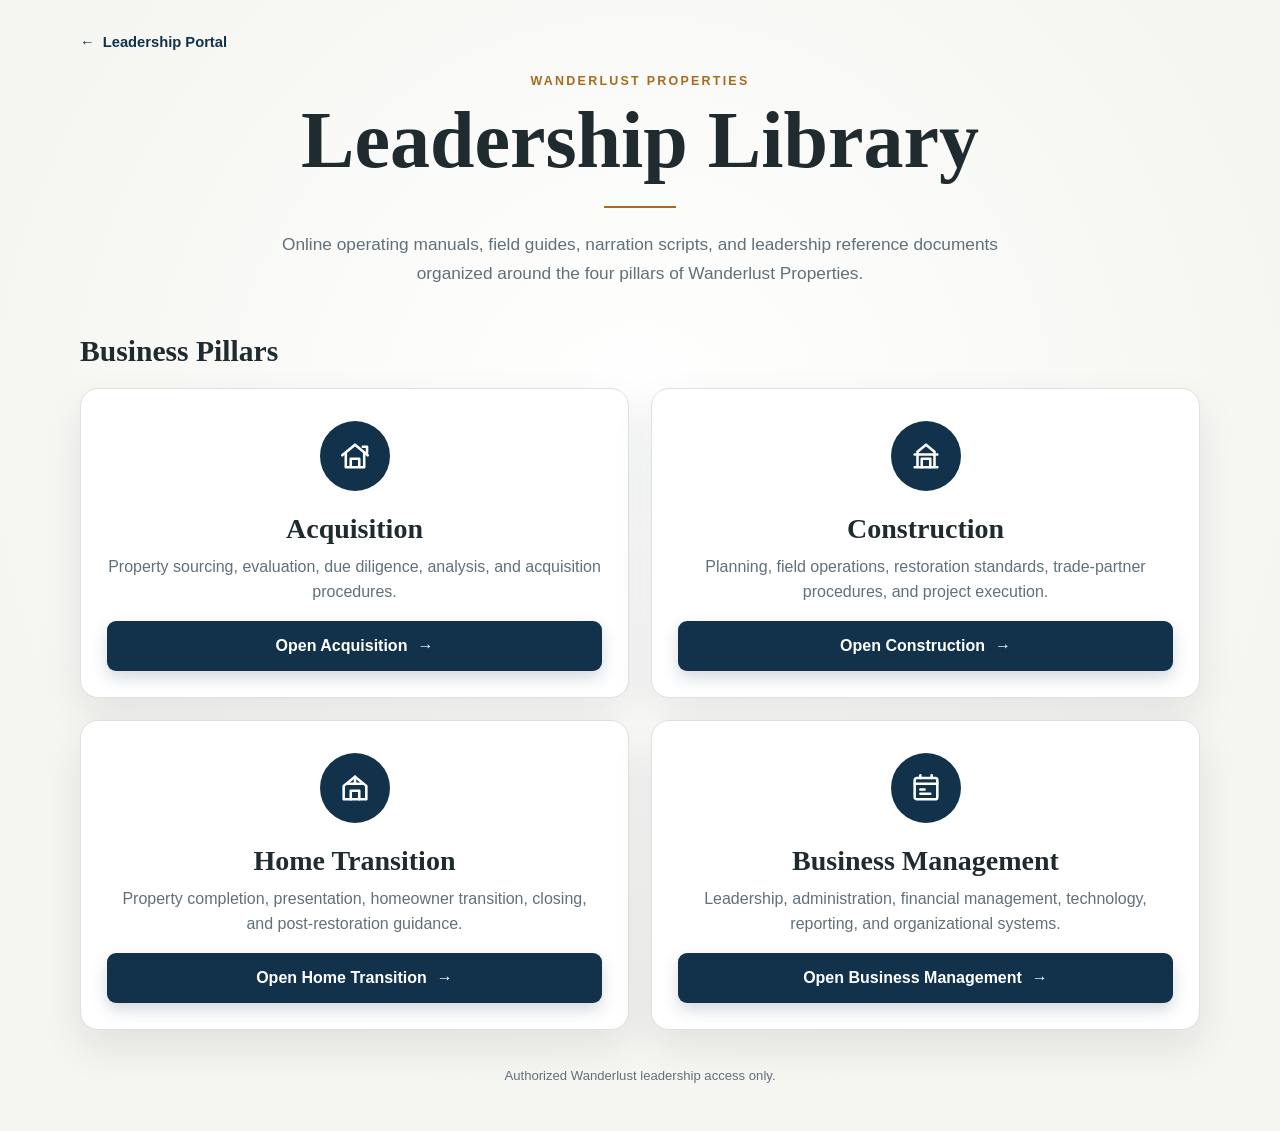
==== index.html @ c81cc541 "Add files via upload" ====
<!doctype html>
<html lang="en">
<head>
  <meta charset="utf-8">
  <meta name="viewport" content="width=device-width, initial-scale=1">
  <meta name="robots" content="noindex, nofollow">
  <meta name="theme-color" content="#f5f5f1">
  <title>Wanderlust Leadership Library</title>
  <link rel="stylesheet" href="styles.css">
</head>
<body>
  <main class="shell">
    <nav class="topbar" aria-label="Portal navigation">
      <a class="back-link" href="https://leadership.wanderlust.properties/"><span aria-hidden="true">←</span> Leadership Portal</a>
    </nav>

    <header>
      <p class="eyebrow">Wanderlust Properties</p>
      <h1>Leadership Library</h1>
      <div class="rule" aria-hidden="true"></div>
      <p class="intro">Online operating manuals, field guides, narration scripts, and leadership reference documents organized around the four pillars of Wanderlust Properties.</p>
    </header>

    <section class="library-section" aria-labelledby="pillars-heading">
      <h2 class="section-heading" id="pillars-heading">Business Pillars</h2>
      <div class="card-grid">
        <article class="library-card">
          <div class="icon" aria-hidden="true"><svg viewBox="0 0 24 24"><path d="M3 11.5 12 4l9 7.5"/><path d="M5.5 10v10h13V10M9 20v-6h6v6"/><path d="M17.5 5.5h3v4"/></svg></div>
          <h2>Acquisition</h2>
          <p>Property sourcing, evaluation, due diligence, analysis, and acquisition procedures.</p>
          <a class="card-link" href="acquisition/">Open Acquisition <span aria-hidden="true">→</span></a>
        </article>

        <article class="library-card">
          <div class="icon" aria-hidden="true"><svg viewBox="0 0 24 24"><path d="M4 20h16M6 20V9l6-5 6 5v11"/><path d="M9 20v-6h6v6M4 11h16"/></svg></div>
          <h2>Construction</h2>
          <p>Planning, field operations, restoration standards, trade-partner procedures, and project execution.</p>
          <a class="card-link" href="construction/">Open Construction <span aria-hidden="true">→</span></a>
        </article>

        <article class="library-card">
          <div class="icon" aria-hidden="true"><svg viewBox="0 0 24 24"><path d="M4 10.5 12 4l8 6.5V20H4z"/><path d="M9 20v-6h6v6"/><path d="M7 9h10"/><path d="M12 4v5"/></svg></div>
          <h2>Home Transition</h2>
          <p>Property completion, presentation, homeowner transition, closing, and post-restoration guidance.</p>
          <a class="card-link" href="home-transition/">Open Home Transition <span aria-hidden="true">→</span></a>
        </article>

        <article class="library-card">
          <div class="icon" aria-hidden="true"><svg viewBox="0 0 24 24"><rect x="4" y="5" width="16" height="15" rx="1.5"/><path d="M8 5V3M16 5V3M4 9h16M8 13h3M8 16h7"/></svg></div>
          <h2>Business Management</h2>
          <p>Leadership, administration, financial management, technology, reporting, and organizational systems.</p>
          <a class="card-link" href="business-management/">Open Business Management <span aria-hidden="true">→</span></a>
        </article>
      </div>
    </section>

    <footer>Authorized Wanderlust leadership access only.</footer>
  </main>
</body>
</html>
---- styles.css ----
:root {
  color-scheme: light;
  --paper: #f5f5f1;
  --card: #ffffff;
  --ink: #202b2f;
  --muted: #617079;
  --navy: #11324a;
  --gold: #a66b1f;
  --line: #dde1df;
  --shadow: 0 18px 42px rgba(24, 35, 39, .09);
}

* { box-sizing: border-box; }

body {
  margin: 0;
  min-height: 100vh;
  color: var(--ink);
  background: radial-gradient(circle at 50% 38%, #ffffff 0, var(--paper) 72%);
  font-family: -apple-system, BlinkMacSystemFont, "Segoe UI", sans-serif;
}

.shell {
  width: min(1120px, calc(100% - 40px));
  margin: 0 auto;
  padding: 34px 0 48px;
}

.topbar {
  display: flex;
  align-items: center;
  margin-bottom: 24px;
}

.back-link {
  display: inline-flex;
  align-items: center;
  gap: 8px;
  color: var(--navy);
  font-size: .92rem;
  font-weight: 700;
  text-decoration: none;
}

.back-link:hover,
.back-link:focus-visible { text-decoration: underline; }

header { text-align: center; }

.eyebrow {
  margin: 0 0 12px;
  color: var(--gold);
  font-size: .78rem;
  font-weight: 800;
  letter-spacing: .18em;
  text-transform: uppercase;
}

h1, h2 { font-family: Georgia, "Times New Roman", serif; }

h1 {
  margin: 0;
  font-size: clamp(3rem, 7vw, 5rem);
  line-height: 1;
}

.category-page h1 { font-size: clamp(2.65rem, 6vw, 4.4rem); }

.rule {
  width: 72px;
  height: 2px;
  margin: 26px auto 22px;
  background: var(--gold);
}

.intro {
  max-width: 740px;
  margin: 0 auto;
  color: var(--muted);
  font-size: 1.08rem;
  line-height: 1.65;
}

.library-section { margin-top: 48px; }

.section-heading {
  margin: 0 0 20px;
  font-size: 1.85rem;
}

.card-grid {
  display: grid;
  grid-template-columns: repeat(2, minmax(0, 1fr));
  gap: 22px;
}

.library-card {
  display: flex;
  min-height: 310px;
  flex-direction: column;
  align-items: center;
  padding: 32px 26px 26px;
  text-align: center;
  background: var(--card);
  border: 1px solid var(--line);
  border-radius: 18px;
  box-shadow: var(--shadow);
}

.icon {
  display: grid;
  width: 70px;
  height: 70px;
  flex: 0 0 auto;
  place-items: center;
  color: #ffffff;
  background: var(--navy);
  border-radius: 50%;
}

.icon svg {
  width: 34px;
  height: 34px;
  fill: none;
  stroke: currentColor;
  stroke-width: 1.8;
  stroke-linecap: round;
  stroke-linejoin: round;
}

.library-card h2 {
  margin: 22px 0 10px;
  font-size: 1.75rem;
  line-height: 1.15;
}

.library-card p {
  margin: 0;
  color: var(--muted);
  line-height: 1.55;
}

.card-link {
  display: flex;
  width: 100%;
  min-height: 50px;
  align-items: center;
  justify-content: center;
  gap: 10px;
  margin-top: auto;
  padding: 13px 18px;
  color: #ffffff;
  background: var(--navy);
  border-radius: 9px;
  box-shadow: 0 7px 16px rgba(17, 50, 74, .18);
  font-weight: 750;
  text-decoration: none;
  transition: transform .15s ease, box-shadow .15s ease;
}

.card-link:hover,
.card-link:focus-visible {
  transform: translateY(-2px);
  box-shadow: 0 10px 20px rgba(17, 50, 74, .24);
}

.empty-state {
  padding: 58px 28px;
  text-align: center;
  background: rgba(255, 255, 255, .72);
  border: 1px dashed rgba(31, 42, 46, .22);
  border-radius: 18px;
}

.empty-state .icon { margin: 0 auto; }

.empty-state h2 {
  margin: 22px 0 10px;
  font-size: 1.85rem;
}

.empty-state p {
  max-width: 620px;
  margin: 0 auto;
  color: var(--muted);
  line-height: 1.6;
}

footer {
  margin-top: 38px;
  color: var(--muted);
  font-size: .82rem;
  text-align: center;
}

@media (max-width: 720px) {
  .shell { width: min(100% - 24px, 1120px); padding-top: 24px; }
  .card-grid { grid-template-columns: 1fr; }
  .library-card { min-height: 290px; }
  .section-heading { text-align: center; }
}
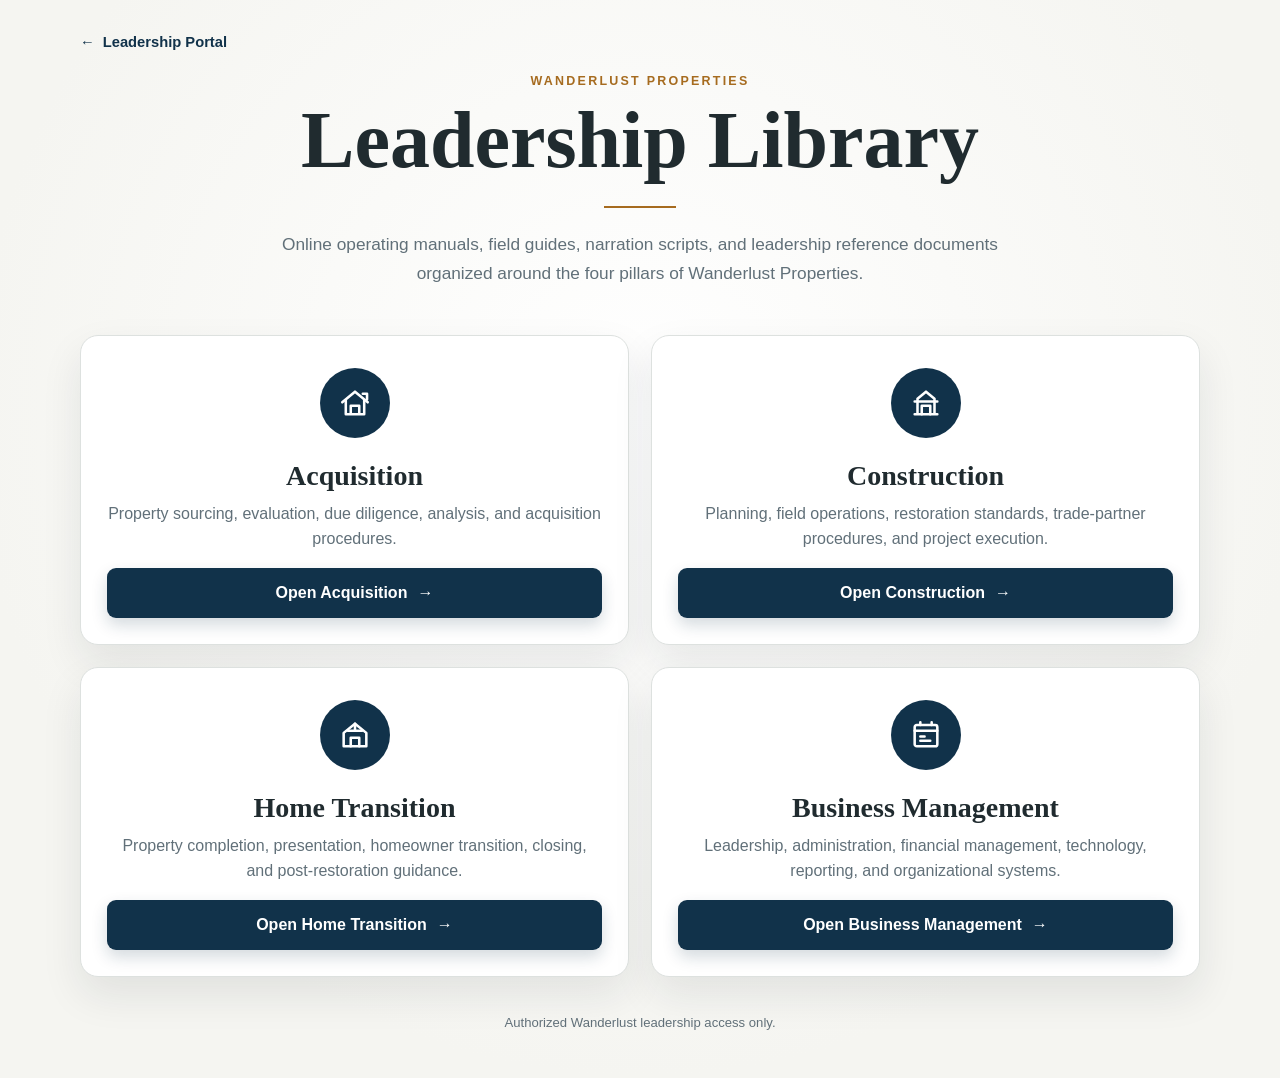
==== commit a2e36e6f: "Add files via upload Add Property Walk Recorder guides and refine Library layout" ====
--- a/index.html
+++ b/index.html
@@ -21,8 +21,7 @@
       <p class="intro">Online operating manuals, field guides, narration scripts, and leadership reference documents organized around the four pillars of Wanderlust Properties.</p>
     </header>
 
-    <section class="library-section" aria-labelledby="pillars-heading">
-      <h2 class="section-heading" id="pillars-heading">Business Pillars</h2>
+    <section class="library-section" aria-label="Library categories">
       <div class="card-grid">
         <article class="library-card">
           <div class="icon" aria-hidden="true"><svg viewBox="0 0 24 24"><path d="M3 11.5 12 4l9 7.5"/><path d="M5.5 10v10h13V10M9 20v-6h6v6"/><path d="M17.5 5.5h3v4"/></svg></div>
--- a/styles.css
+++ b/styles.css
@@ -86,6 +86,7 @@
 .section-heading {
   margin: 0 0 20px;
   font-size: 1.85rem;
+  text-align: center;
 }
 
 .card-grid {
@@ -193,9 +194,89 @@
   text-align: center;
 }
 
+.manual-page .shell { width: min(920px, calc(100% - 40px)); }
+
+.manual-content {
+  margin-top: 42px;
+  padding: clamp(26px, 5vw, 54px);
+  background: var(--card);
+  border: 1px solid var(--line);
+  border-radius: 18px;
+  box-shadow: var(--shadow);
+}
+
+.manual-content section + section {
+  margin-top: 42px;
+  padding-top: 38px;
+  border-top: 1px solid var(--line);
+}
+
+.manual-content h2 {
+  margin: 0 0 18px;
+  color: var(--navy);
+  font-size: 1.75rem;
+}
+
+.manual-content h3 {
+  margin: 25px 0 10px;
+  color: var(--ink);
+  font-size: 1.05rem;
+}
+
+.manual-content p,
+.manual-content li {
+  color: #46545b;
+  line-height: 1.7;
+}
+
+.manual-content ul { padding-left: 1.3rem; }
+.manual-content li + li { margin-top: 6px; }
+
+.say {
+  margin: 15px 0;
+  padding: 15px 18px;
+  color: #24343b;
+  background: #eaf2f2;
+  border-left: 4px solid #74a8aa;
+  border-radius: 4px;
+  font-weight: 650;
+  line-height: 1.6;
+}
+
+.label {
+  color: var(--gold);
+  font-size: .75rem;
+  font-weight: 850;
+  letter-spacing: .08em;
+  text-transform: uppercase;
+}
+
+.notice {
+  margin: 18px 0;
+  padding: 16px 18px;
+  background: #faf4e9;
+  border: 1px solid #ead7b7;
+  border-radius: 8px;
+  line-height: 1.6;
+}
+
+.pocket-list {
+  display: grid;
+  gap: 10px;
+  padding: 0;
+  list-style: none;
+}
+
+.pocket-list li {
+  padding: 12px 15px;
+  background: #f4f6f5;
+  border-radius: 8px;
+}
+
 @media (max-width: 720px) {
   .shell { width: min(100% - 24px, 1120px); padding-top: 24px; }
   .card-grid { grid-template-columns: 1fr; }
   .library-card { min-height: 290px; }
-  .section-heading { text-align: center; }
-}
+  .manual-page .shell { width: min(100% - 24px, 920px); }
+  .manual-content { padding: 24px 20px; }
+}
